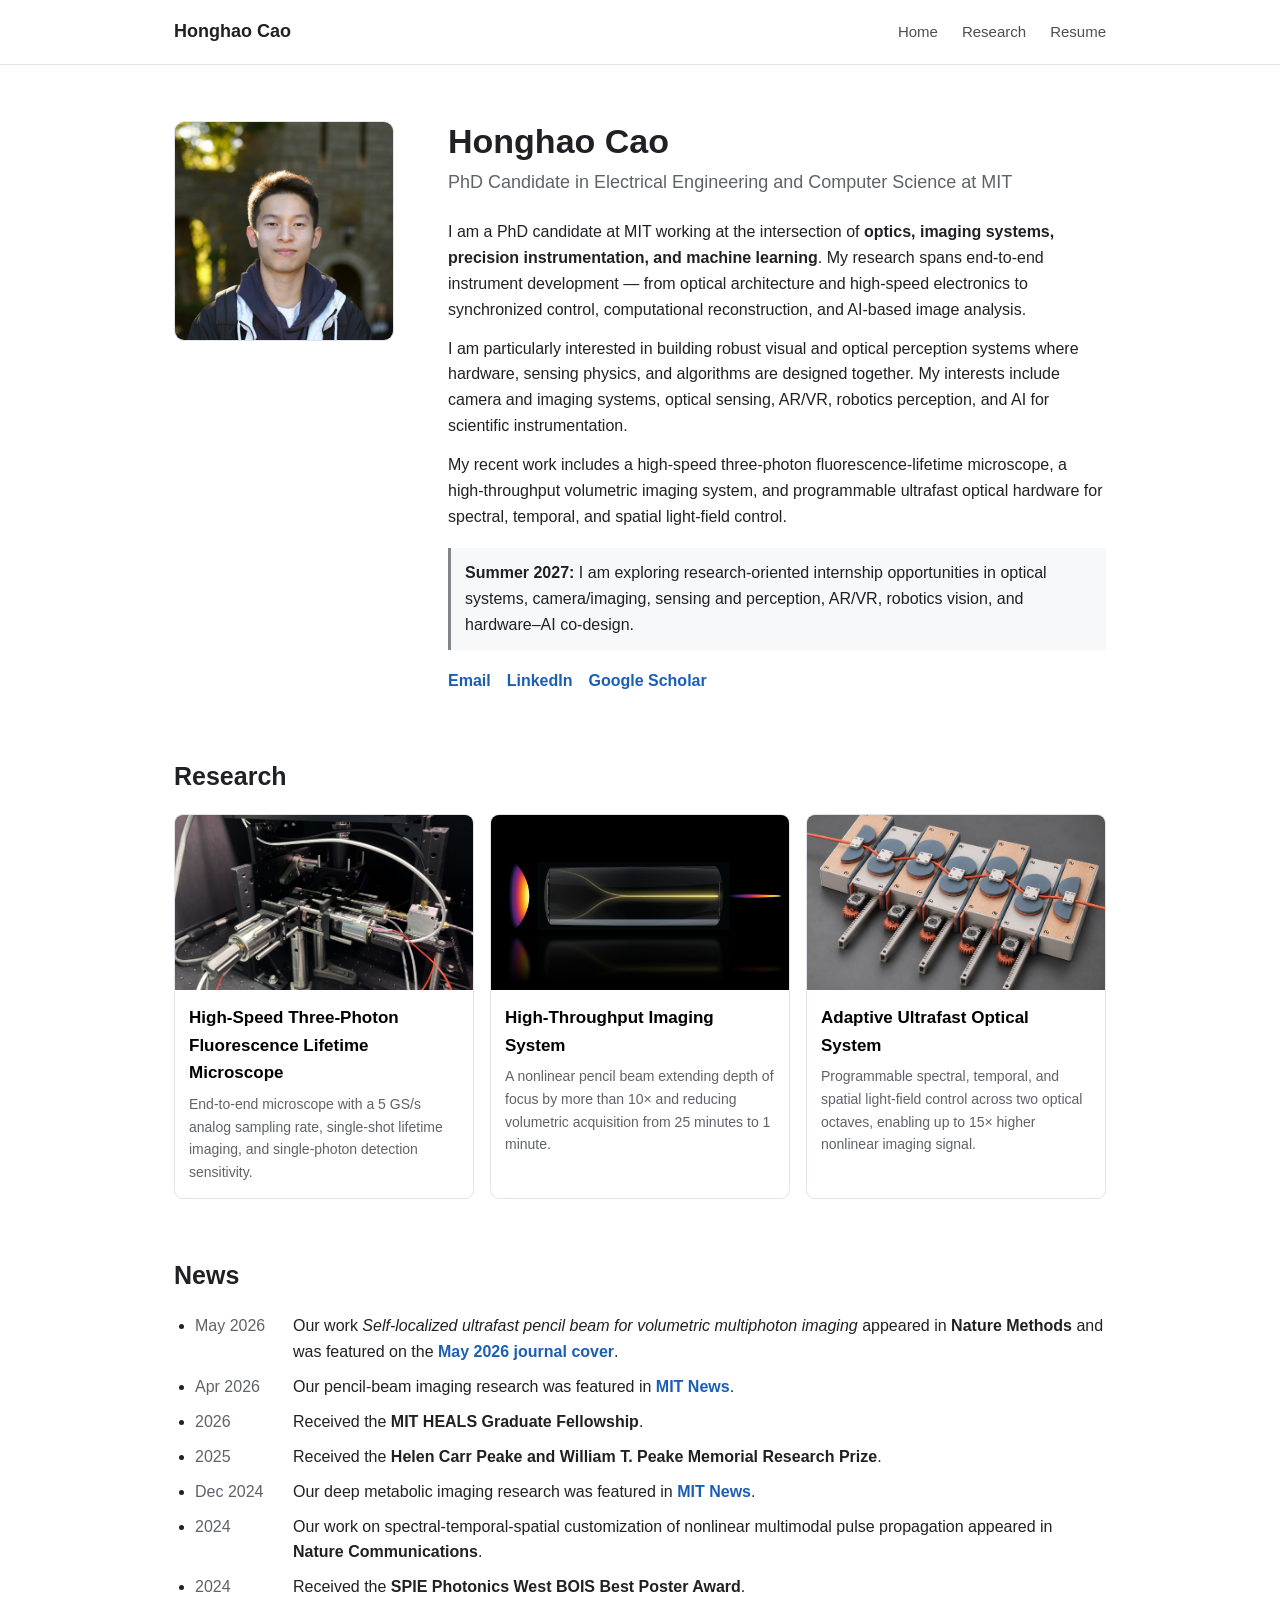
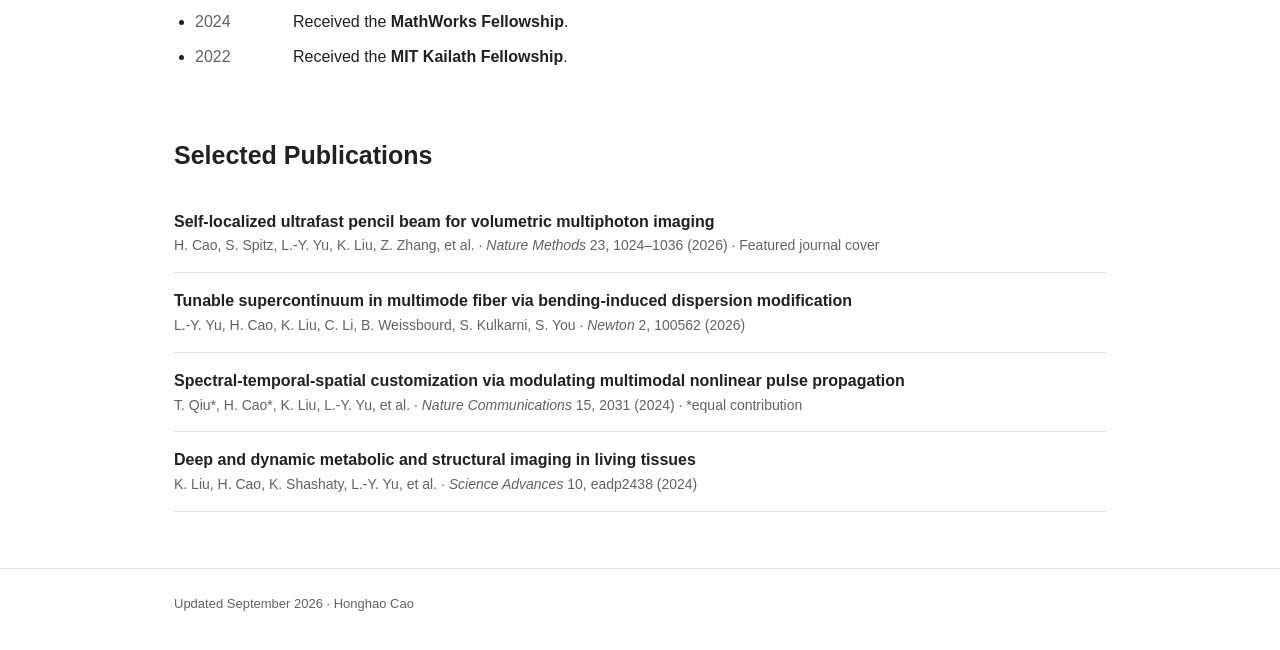
==== index.html @ 286f8673 "Initial website" ====
<!doctype html><html lang="en"><head><meta charset="utf-8"><meta name="viewport" content="width=device-width,initial-scale=1"><meta name="description" content="Honghao Cao — MIT EECS PhD Candidate in optics, imaging systems, precision instrumentation, and AI for imaging."><title>Honghao Cao | MIT EECS</title><link rel="stylesheet" href="assets/style.css"></head><body>
<header><div class="wrap nav"><a class="brand" href="index.html">Honghao Cao</a><nav><a href="index.html">Home</a><a href="research.html">Research</a><a href="assets/Honghao_Cao_Resume.pdf">Resume</a></nav></div></header>
<main class="wrap"><div class="hero"><div><img class="portrait" src="assets/profile.JPG" alt="Honghao Cao portrait"></div><div class="lead"><h1>Honghao Cao</h1><div class="subtitle">PhD Candidate in Electrical Engineering and Computer Science at MIT</div>
<p>I am a PhD candidate at MIT working at the intersection of <strong>optics, imaging systems, precision instrumentation, and machine learning</strong>. My research spans end-to-end instrument development — from optical architecture and high-speed electronics to synchronized control, computational reconstruction, and AI-based image analysis.</p>
<p>I am particularly interested in building robust visual and optical perception systems where hardware, sensing physics, and algorithms are designed together. My interests include camera and imaging systems, optical sensing, AR/VR, robotics perception, and AI for scientific instrumentation.</p>
<p>My recent work includes a high-speed three-photon fluorescence-lifetime microscope, a high-throughput volumetric imaging system, and programmable ultrafast optical hardware for spectral, temporal, and spatial light-field control.</p>
<div class="callout"><strong>Summer 2027:</strong> I am exploring research-oriented internship opportunities in optical systems, camera/imaging, sensing and perception, AR/VR, robotics vision, and hardware–AI co-design.</div>
<div class="links"><a href="mailto:honghao@mit.edu">Email</a><a href="https://www.linkedin.com/in/honghao-cao-6a7b6b217/">LinkedIn</a><a href="https://scholar.google.com/citations?hl=en&amp;user=dcZe3z4AAAAJ&amp;view_op=list_works&amp;sortby=pubdate">Google Scholar</a></div></div></div>
<section><h2 class="section-title">Research</h2><div class="cards">
<a class="card" href="research.html#flim"><img src="assets/flim.jpg" alt="High-speed three-photon fluorescence lifetime microscope" loading="lazy"><div class="card-body"><h3>High-Speed Three-Photon Fluorescence Lifetime Microscope</h3><p>End-to-end microscope with a 5 GS/s analog sampling rate, single-shot lifetime imaging, and single-photon detection sensitivity.</p></div></a>
<a class="card" href="research.html#pencil"><img src="assets/pencil-beam.png" alt="Self-localized ultrafast pencil beam for volumetric imaging" loading="lazy"><div class="card-body"><h3>High-Throughput Imaging System</h3><p>A nonlinear pencil beam extending depth of focus by more than 10× and reducing volumetric acquisition from 25 minutes to 1 minute.</p></div></a>
<a class="card" href="research.html#adaptive"><img src="assets/fiber-shaper.png" alt="Programmable fiber-shaping optical platform" loading="lazy"><div class="card-body"><h3>Adaptive Ultrafast Optical System</h3><p>Programmable spectral, temporal, and spatial light-field control across two optical octaves, enabling up to 15× higher nonlinear imaging signal.</p></div></a>
</div></section>
<section><h2 class="section-title">News</h2><ul class="news"><li><span class="date">May 2026</span><span class="news-text">Our work <em>Self-localized ultrafast pencil beam for volumetric multiphoton imaging</em> appeared in <strong>Nature Methods</strong> and was featured on the <a href="https://www.nature.com/nmeth/volumes/23/issues/5"><strong>May 2026 journal cover</strong></a>.</span></li>
<li><span class="date">Apr 2026</span><span class="news-text">Our pencil-beam imaging research was featured in <a href="https://news.mit.edu/2026/self-organizing-pencil-beam-laser-could-help-scientists-design-brain-targeted-therapies-0427"><strong>MIT News</strong></a>.</span></li><li><span class="date">2026</span><span class="news-text">Received the <strong>MIT HEALS Graduate Fellowship</strong>.</span></li><li><span class="date">2025</span><span class="news-text">Received the <strong>Helen Carr Peake and William T. Peake Memorial Research Prize</strong>.</span></li><li><span class="date">Dec 2024</span><span class="news-text">Our deep metabolic imaging research was featured in <a href="https://news.mit.edu/2024/noninvasive-imaging-method-can-penetrate-deeper-living-tissue-1211"><strong>MIT News</strong></a>.</span></li><li><span class="date">2024</span><span class="news-text">Our work on spectral-temporal-spatial customization of nonlinear multimodal pulse propagation appeared in <strong>Nature Communications</strong>.</span></li><li><span class="date">2024</span><span class="news-text">Received the <strong>SPIE Photonics West BOIS Best Poster Award</strong>.</span></li>
<li><span class="date">2024</span><span class="news-text">Received the <strong>MathWorks Fellowship</strong>.</span></li>
<li><span class="date">2022</span><span class="news-text">Received the <strong>MIT Kailath Fellowship</strong>.</span></li>
</ul></section>
<section><h2 class="section-title">Selected Publications</h2><div class="pub"><div class="pub-title">Self-localized ultrafast pencil beam for volumetric multiphoton imaging</div><div class="meta">H. Cao, S. Spitz, L.-Y. Yu, K. Liu, Z. Zhang, et al. · <em>Nature Methods</em> 23, 1024–1036 (2026) · Featured journal cover</div></div><div class="pub"><div class="pub-title">Tunable supercontinuum in multimode fiber via bending-induced dispersion modification</div><div class="meta">L.-Y. Yu, H. Cao, K. Liu, C. Li, B. Weissbourd, S. Kulkarni, S. You · <em>Newton</em> 2, 100562 (2026)</div></div><div class="pub"><div class="pub-title">Spectral-temporal-spatial customization via modulating multimodal nonlinear pulse propagation</div><div class="meta">T. Qiu*, H. Cao*, K. Liu, L.-Y. Yu, et al. · <em>Nature Communications</em> 15, 2031 (2024) · *equal contribution</div></div><div class="pub"><div class="pub-title">Deep and dynamic metabolic and structural imaging in living tissues</div><div class="meta">K. Liu, H. Cao, K. Shashaty, L.-Y. Yu, et al. · <em>Science Advances</em> 10, eadp2438 (2024)</div></div></section>
</main><footer class="footer"><div class="wrap">Updated September 2026 · Honghao Cao</div></footer></body></html>
---- assets/style.css ----
:root{--ink:#202124;--muted:#5f6368;--line:#e1e4e8;--link:#1a5fb4;--bg:#fff;--soft:#f7f8fa;--max:980px}
*{box-sizing:border-box} html{scroll-behavior:smooth} body{margin:0;background:var(--bg);color:var(--ink);font:16px/1.62 -apple-system,BlinkMacSystemFont,"Segoe UI",Roboto,Helvetica,Arial,sans-serif}
a{color:var(--link);text-decoration:none}a:hover{text-decoration:underline}.wrap{max-width:var(--max);margin:auto;padding:0 24px}
header{border-bottom:1px solid var(--line);background:rgba(255,255,255,.96);position:sticky;top:0;z-index:10}.nav{height:64px;display:flex;align-items:center;justify-content:space-between}.brand{font-size:18px;font-weight:650;color:var(--ink)}nav a{color:#4b4f52;margin-left:24px;font-size:15px}.hero{display:grid;grid-template-columns:230px 1fr;gap:44px;padding:56px 0 26px}.portrait{width:220px;border-radius:10px;border:1px solid var(--line)}h1{font-size:34px;line-height:1.2;margin:0 0 6px;font-weight:680}.subtitle{color:var(--muted);font-size:18px;margin-bottom:22px}.lead p{margin:0 0 13px}.links{display:flex;flex-wrap:wrap;gap:16px;margin:18px 0 8px}.links a{font-weight:550}.callout{margin-top:18px;padding:12px 14px;border-left:3px solid #80868b;background:var(--soft)}
section{padding:28px 0}.section-title{font-size:25px;margin:0 0 18px;font-weight:650}.cards{display:grid;grid-template-columns:repeat(3,1fr);gap:16px}.card{border:1px solid var(--line);border-radius:9px;overflow:hidden;background:#fff}.card img{width:100%;display:block;aspect-ratio:1.7/1;object-fit:cover}.card-body{padding:14px}.card h3{color:#000;font-size:17px;margin:0 0 6px}.card p{font-size:14px;color:var(--muted);margin:0}.news{margin:0;padding-left:21px}.news li{margin:9px 0;padding-left:98px;position:relative}.news .date{position:absolute;left:0;top:0;width:82px;white-space:nowrap;color:var(--muted);font-variant-numeric:tabular-nums}.news-text{display:block;overflow-wrap:anywhere}.pub{padding:15px 0;border-bottom:1px solid var(--line)}.pub:first-child{border-top:1px solid var(--line)}.pub-title{font-weight:620}.meta{color:var(--muted);font-size:14px}.tag{display:inline-block;border:1px solid #cfd4d9;border-radius:999px;padding:2px 8px;margin-right:6px;font-size:12px;color:#555}.page-title{font-size:31px;margin:48px 0 8px}.project{display:grid;grid-template-columns:230px 1fr;gap:28px;padding:24px 0;border-bottom:1px solid var(--line)}.project img{width:230px;border:1px solid var(--line);border-radius:8px}.project h2{margin:0 0 7px;font-size:21px}.project p{margin:6px 0}.footer{border-top:1px solid var(--line);color:var(--muted);font-size:13px;padding:24px 0 36px;margin-top:28px}.small{font-size:14px;color:var(--muted)}
@media(max-width:760px){.hero{grid-template-columns:1fr;gap:22px;padding-top:34px}.portrait{width:180px}.cards{grid-template-columns:1fr}.project{grid-template-columns:1fr}.project img{width:100%}nav a{margin-left:14px}.nav{height:auto;padding:14px 0;align-items:flex-start;gap:14px}nav{text-align:right}h1{font-size:30px}}
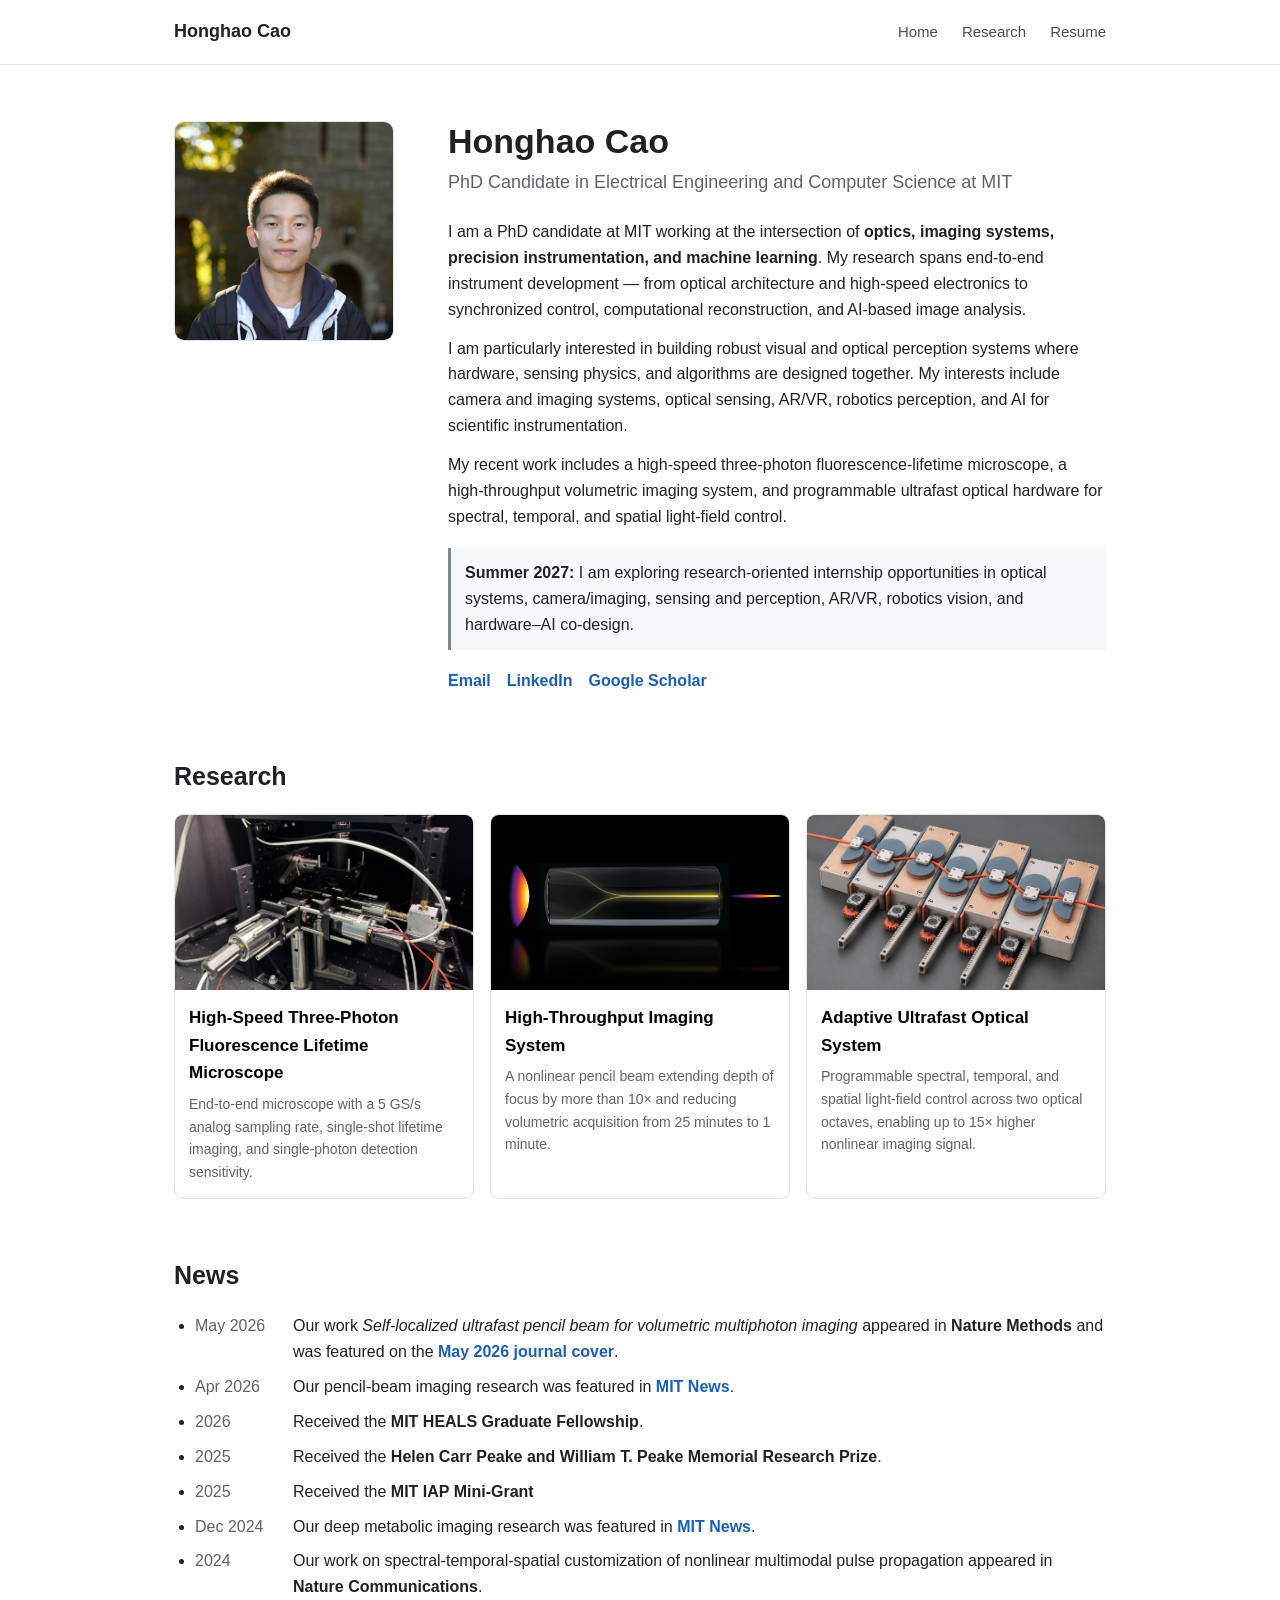
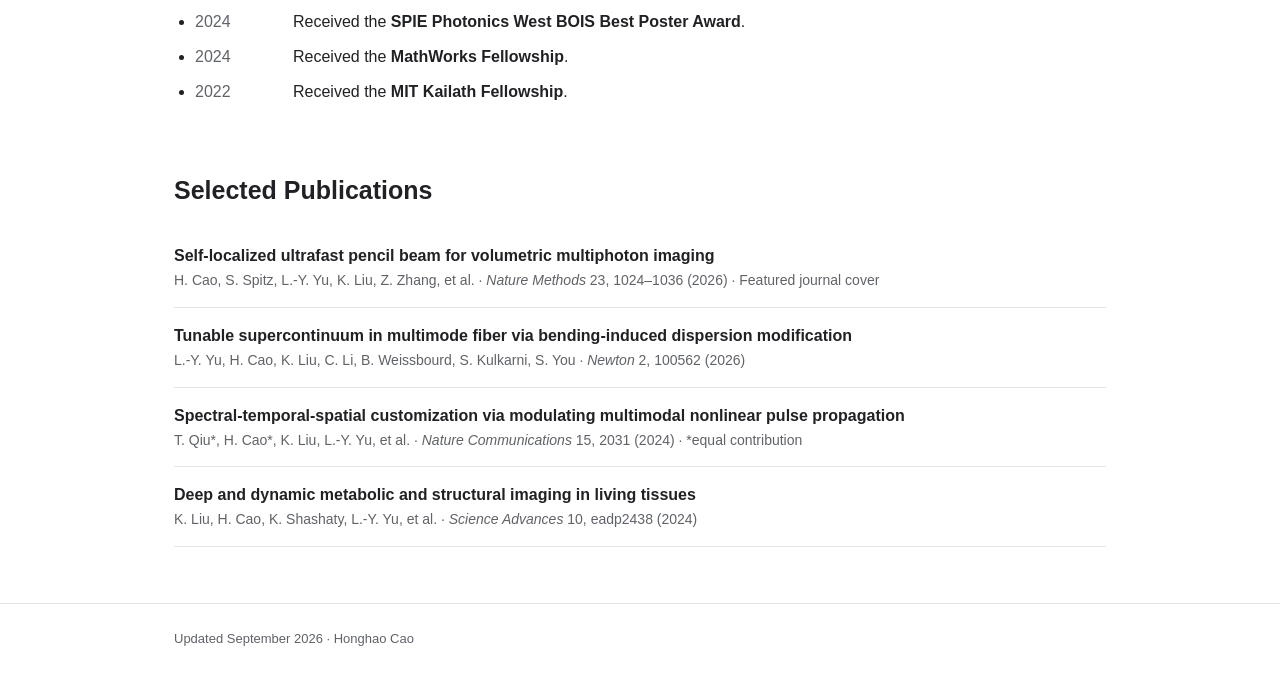
==== commit 9277acbc: "add news" ====
--- a/index.html
+++ b/index.html
@@ -12,7 +12,7 @@
 <a class="card" href="research.html#adaptive"><img src="assets/fiber-shaper.png" alt="Programmable fiber-shaping optical platform" loading="lazy"><div class="card-body"><h3>Adaptive Ultrafast Optical System</h3><p>Programmable spectral, temporal, and spatial light-field control across two optical octaves, enabling up to 15× higher nonlinear imaging signal.</p></div></a>
 </div></section>
 <section><h2 class="section-title">News</h2><ul class="news"><li><span class="date">May 2026</span><span class="news-text">Our work <em>Self-localized ultrafast pencil beam for volumetric multiphoton imaging</em> appeared in <strong>Nature Methods</strong> and was featured on the <a href="https://www.nature.com/nmeth/volumes/23/issues/5"><strong>May 2026 journal cover</strong></a>.</span></li>
-<li><span class="date">Apr 2026</span><span class="news-text">Our pencil-beam imaging research was featured in <a href="https://news.mit.edu/2026/self-organizing-pencil-beam-laser-could-help-scientists-design-brain-targeted-therapies-0427"><strong>MIT News</strong></a>.</span></li><li><span class="date">2026</span><span class="news-text">Received the <strong>MIT HEALS Graduate Fellowship</strong>.</span></li><li><span class="date">2025</span><span class="news-text">Received the <strong>Helen Carr Peake and William T. Peake Memorial Research Prize</strong>.</span></li><li><span class="date">Dec 2024</span><span class="news-text">Our deep metabolic imaging research was featured in <a href="https://news.mit.edu/2024/noninvasive-imaging-method-can-penetrate-deeper-living-tissue-1211"><strong>MIT News</strong></a>.</span></li><li><span class="date">2024</span><span class="news-text">Our work on spectral-temporal-spatial customization of nonlinear multimodal pulse propagation appeared in <strong>Nature Communications</strong>.</span></li><li><span class="date">2024</span><span class="news-text">Received the <strong>SPIE Photonics West BOIS Best Poster Award</strong>.</span></li>
+<li><span class="date">Apr 2026</span><span class="news-text">Our pencil-beam imaging research was featured in <a href="https://news.mit.edu/2026/self-organizing-pencil-beam-laser-could-help-scientists-design-brain-targeted-therapies-0427"><strong>MIT News</strong></a>.</span></li><li><span class="date">2026</span><span class="news-text">Received the <strong>MIT HEALS Graduate Fellowship</strong>.</span></li><li><span class="date">2025</span><span class="news-text">Received the <strong>Helen Carr Peake and William T. Peake Memorial Research Prize</strong>.</span></li><li><span class="date">2025</span><span class="news-text">Received the <strong>MIT IAP Mini-Grant</strong></span></li><li><span class="date">Dec 2024</span><span class="news-text">Our deep metabolic imaging research was featured in <a href="https://news.mit.edu/2024/noninvasive-imaging-method-can-penetrate-deeper-living-tissue-1211"><strong>MIT News</strong></a>.</span></li><li><span class="date">2024</span><span class="news-text">Our work on spectral-temporal-spatial customization of nonlinear multimodal pulse propagation appeared in <strong>Nature Communications</strong>.</span></li><li><span class="date">2024</span><span class="news-text">Received the <strong>SPIE Photonics West BOIS Best Poster Award</strong>.</span></li>
 <li><span class="date">2024</span><span class="news-text">Received the <strong>MathWorks Fellowship</strong>.</span></li>
 <li><span class="date">2022</span><span class="news-text">Received the <strong>MIT Kailath Fellowship</strong>.</span></li>
 </ul></section>
